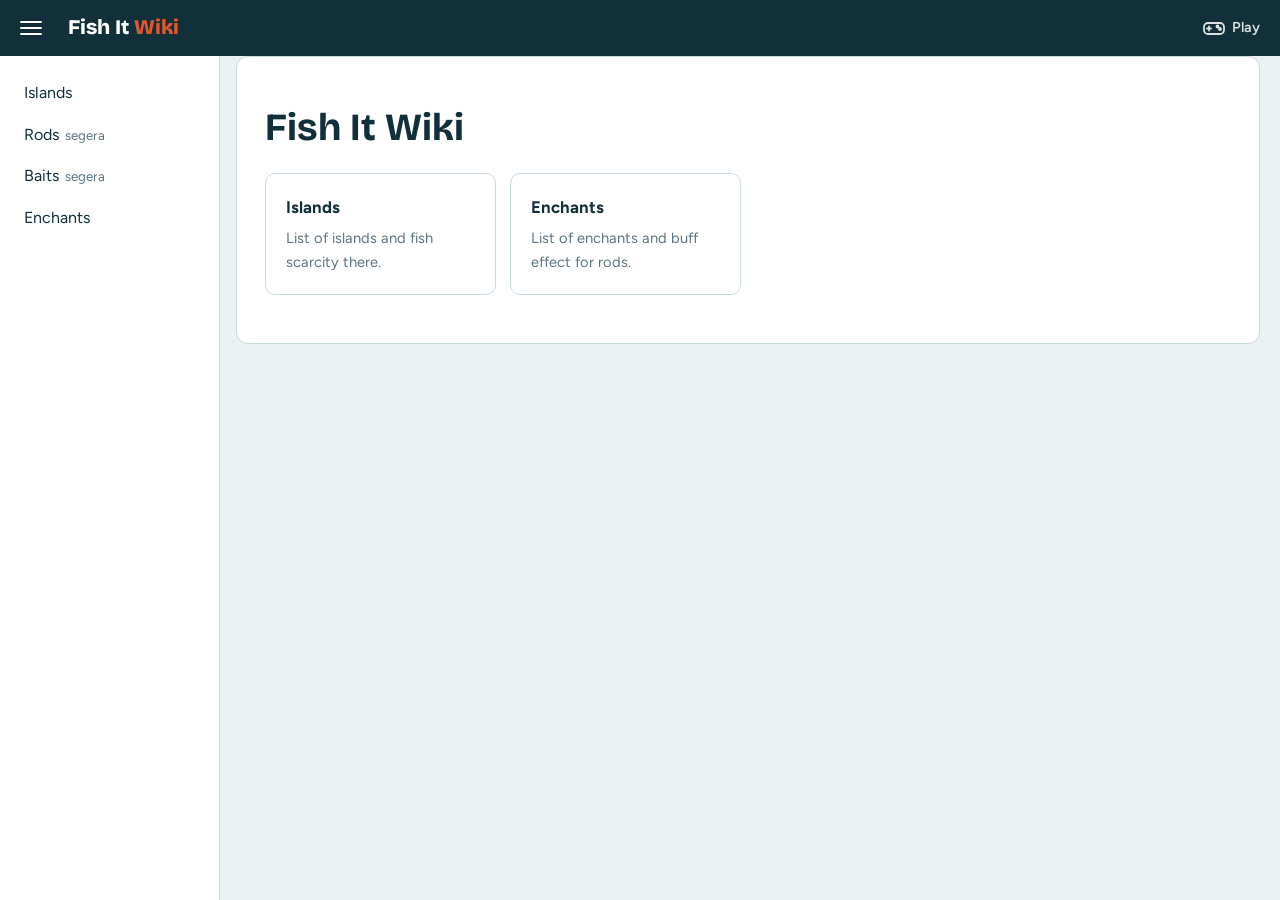
==== index.html @ 78bf55a7 "commit still in progress" ====
<!doctype html><html lang="id"><head><meta charset="utf-8"><meta name="viewport" content="width=device-width,initial-scale=1">
<title>Fish It Wiki</title>
<link rel="icon" href="data:image/svg+xml,<svg xmlns='http://www.w3.org/2000/svg' viewBox='0 0 100 100'><text y='.9em' font-size='90'>🎣</text></svg>">
<link href="https://fonts.googleapis.com/css2?family=Bricolage+Grotesque:wght@700;800&family=Figtree:wght@400;600&display=swap" rel="stylesheet">
<link rel="stylesheet" href="style.css"></head><body data-page="home">
<template id="c">
<div class="cover">
 <h1>Fish It Wiki</h1>
 <div class="grid">
  <a class="card" href="islands.html"><b>Islands</b><p>List of islands and fish scarcity there.</p></a>
  <a class="card" href="enchants.html"><b>Enchants</b><p>List of enchants and buff effect for rods.</p></a>
 </div>
</div>
</template>
<script src="data.js"></script><script src="site.js"></script>
</body></html>
---- style.css ----
:root{--bg:#e9f1f3;--panel:#fff;--ink:#12303a;--mute:#5b7580;--line:#c9dadf;--accent:#e4572e;--sea:#1d6f8a;
--S:#e4572e;--A:#d9932b;--B:#2f8f6b;--C:#7b8a93;--E:#7a4fc4}
@media(prefers-color-scheme:dark){:root{--bg:#0c1d24;--panel:#12303a;--ink:#e6f1f4;--mute:#8fb0bb;--line:#24505f;--sea:#5cc0dc;--accent:#ff7a52}}
*{box-sizing:border-box}html{scroll-padding-top:70px}
body{margin:0;background:var(--bg);color:var(--ink);font:16px/1.6 Figtree,system-ui,sans-serif}
h1,h2,h3,.brand{font-family:"Bricolage Grotesque",Figtree,sans-serif;line-height:1.15}
a{color:var(--sea)}
header{position:sticky;top:0;z-index:5;background:var(--ink);color:var(--bg);display:flex;align-items:center;gap:16px;padding:12px 20px}
@media(prefers-color-scheme:dark){header{background:#06121a}}
.brand{font-size:1.3rem;font-weight:800;color:#fff;text-decoration:none}
.brand span{color:var(--accent)}
.roblox-link{margin-left:auto;color:#fff;display:flex;align-items:center;gap:6px;opacity:.85;text-decoration:none;font-size:.9rem;font-weight:600}
.roblox-link:hover{opacity:1}
.layout{display:block}
nav.side{position:fixed;top:var(--header-h,60px);left:0;width:220px;height:calc(100vh - var(--header-h,60px));overflow-y:auto;background:var(--panel);border-right:1px solid var(--line);padding:16px 12px;transition:transform .2s;z-index:4}
nav.side.hidden{transform:translateX(-100%)}
nav.side a{display:block;padding:8px 12px;border-radius:8px;color:var(--ink);text-decoration:none}
nav.side a:hover,nav.side a.on{background:var(--bg);outline:1px solid var(--line)}
nav.side small{color:var(--mute);margin-left:6px}
main{margin:0 20px 20px 236px;transition:margin-left .2s;background:var(--panel);border:1px solid var(--line);border-radius:12px;padding:28px;min-width:0}
.layout.collapsed main{margin-left:16px}
@media(min-width:761px){.layout.collapsed nav.side{transform:translateX(-100%)}}
main h1{font-size:2.2rem;margin:0 0 8px}main h2{margin-top:32px;border-bottom:2px solid var(--line);padding-bottom:6px}
.lead{color:var(--mute);max-width:65ch}
.tabs{display:flex;flex-wrap:wrap;gap:8px;margin:20px 0}
.tabs button{font:inherit;padding:6px 14px;border-radius:99px;border:1px solid var(--line);background:none;color:var(--ink);cursor:pointer}
.tabs button.on{background:var(--ink);color:var(--bg);border-color:var(--ink)}
.tbl{overflow-x:auto}table{border-collapse:collapse;width:100%;min-width:560px}
th,td{text-align:left;padding:10px 12px;border-bottom:1px solid var(--line);vertical-align:top}
th{font-size:.85rem;color:var(--mute);font-weight:600}
.grid{display:grid;grid-template-columns:repeat(auto-fill,minmax(210px,1fr));gap:14px;margin-top:16px}
.card{border:1px solid var(--line);border-radius:10px;padding:16px;text-decoration:none;color:var(--ink);display:block}
.card b{font-size:1.05rem}.card p{margin:6px 0 0;color:var(--mute);font-size:.92rem}
.soon{border-style:dashed;opacity:.75}
.info{border-left:4px solid var(--accent);background:var(--bg);padding:12px 16px;border-radius:0 8px 8px 0;margin:16px 0}
.stones{display:grid;grid-template-columns:repeat(auto-fit,minmax(240px,1fr));gap:14px}
.stones div{border:1px solid var(--line);border-radius:10px;padding:14px}
footer{text-align:center;color:var(--mute);font-size:.85rem;padding:24px}
@media(max-width:760px){nav.side{width:70vw;max-width:260px;box-shadow:2px 0 12px rgba(0,0,0,.3)}main{margin-left:16px;padding:18px}}
.backdrop{display:none;position:fixed;inset:var(--header-h,60px) 0 0 0;background:rgba(0,0,0,.4);z-index:3}
.layout:not(.collapsed) .backdrop{display:block}
@media(min-width:761px){.backdrop{display:none!important}}
@media(prefers-reduced-motion:no-preference){.card{transition:border-color .15s}.card:hover{border-color:var(--accent)}}
:focus-visible{outline:3px solid var(--accent);outline-offset:2px}
.pill{padding:6px 14px;border-radius:99px;border:1px solid var(--line);color:var(--ink);text-decoration:none;font-size:.95rem}
.pill:hover{border-color:var(--accent)}
.stonebox{display:grid;grid-template-columns:150px 1fr;gap:20px;align-items:start;background:var(--bg);border:1px solid var(--line);border-radius:12px;padding:16px}
.stoneimg{width:150px;height:150px;object-fit:contain;border-radius:10px}
.ench{display:flex;gap:12px;align-items:center}.eimg{width:56px;height:56px;object-fit:contain;flex:none;border-radius:8px}
.ench p{margin:4px 0 0}main h3{margin:22px 0 4px;font-size:1.15rem}
@media(max-width:600px){.stonebox{grid-template-columns:1fr}}
.hamburger{display:flex;flex-direction:column;justify-content:center;gap:4px;width:32px;height:32px;border:0;background:none;cursor:pointer;padding:0;flex:none}
.hamburger span{display:block;width:22px;height:2px;background:#fff;border-radius:2px}
nav.side.hidden{display:none}
.layout.collapsed{grid-template-columns:1fr}
.islandbox{display:block;padding:0;overflow:hidden}
.islandimg{width:100%;max-height:220px;display:block;object-fit:cover;border-radius:10px}
.fishlist{list-style:none;padding:0;margin:0 0 18px;border:1px solid var(--line);border-radius:10px;overflow:hidden}
.fishlist li{display:grid;grid-template-columns:1fr 1fr 1fr;gap:8px;padding:10px 14px;border-bottom:1px solid var(--line)}
.fishlist li:last-child{border-bottom:none}
.fishlist li.head{background:var(--bg);font-size:.8rem;color:var(--mute);font-weight:600}
.fishlist li:not(.head) span:nth-child(2){color:var(--mute)}
.fishlist .rarity{text-align:left}
main section{margin-bottom:36px}
.collapse{margin:22px 0 18px}
.collapse summary{cursor:pointer;list-style:none;display:flex;align-items:center;gap:8px;font-family:"Bricolage Grotesque",Figtree,sans-serif;font-weight:700;font-size:1.15rem;padding:4px 0;user-select:none}
.collapse summary::-webkit-details-marker{display:none}
.collapse .chev{flex:none;transition:transform .15s;color:var(--mute)}
.collapse[open] .chev{transform:rotate(90deg)}
.collapse .count{font-weight:600;font-size:.85rem;color:var(--mute);background:var(--bg);border:1px solid var(--line);border-radius:99px;padding:1px 9px}
.collapse .fishlist{margin-top:10px}
.card.special{position:relative;border-color:var(--accent);text-align:center;display:flex;flex-direction:column;align-items:center;gap:4px}
.card.special .stoneimg{width:120px;height:120px;margin:4px 0 6px}
.card.special b{font-size:1rem}
.card.special p{margin:0;color:var(--mute);font-size:.9rem}
.card.special .meta{margin-top:6px;font-size:.82rem;line-height:1.4}
.card.special .weight{margin-top:8px;font-size:.82rem;font-weight:700;color:var(--ink)}
.specialtag{position:absolute;top:-10px;right:10px;background:var(--accent);color:#fff;font-size:.68rem;font-weight:700;padding:2px 9px;border-radius:99px;letter-spacing:.03em}
.cover{padding:20px 0}
.cover h1{font-size:2.4rem;margin-bottom:8px}
.cover .grid{margin-top:24px}
.cover .card{padding:20px}
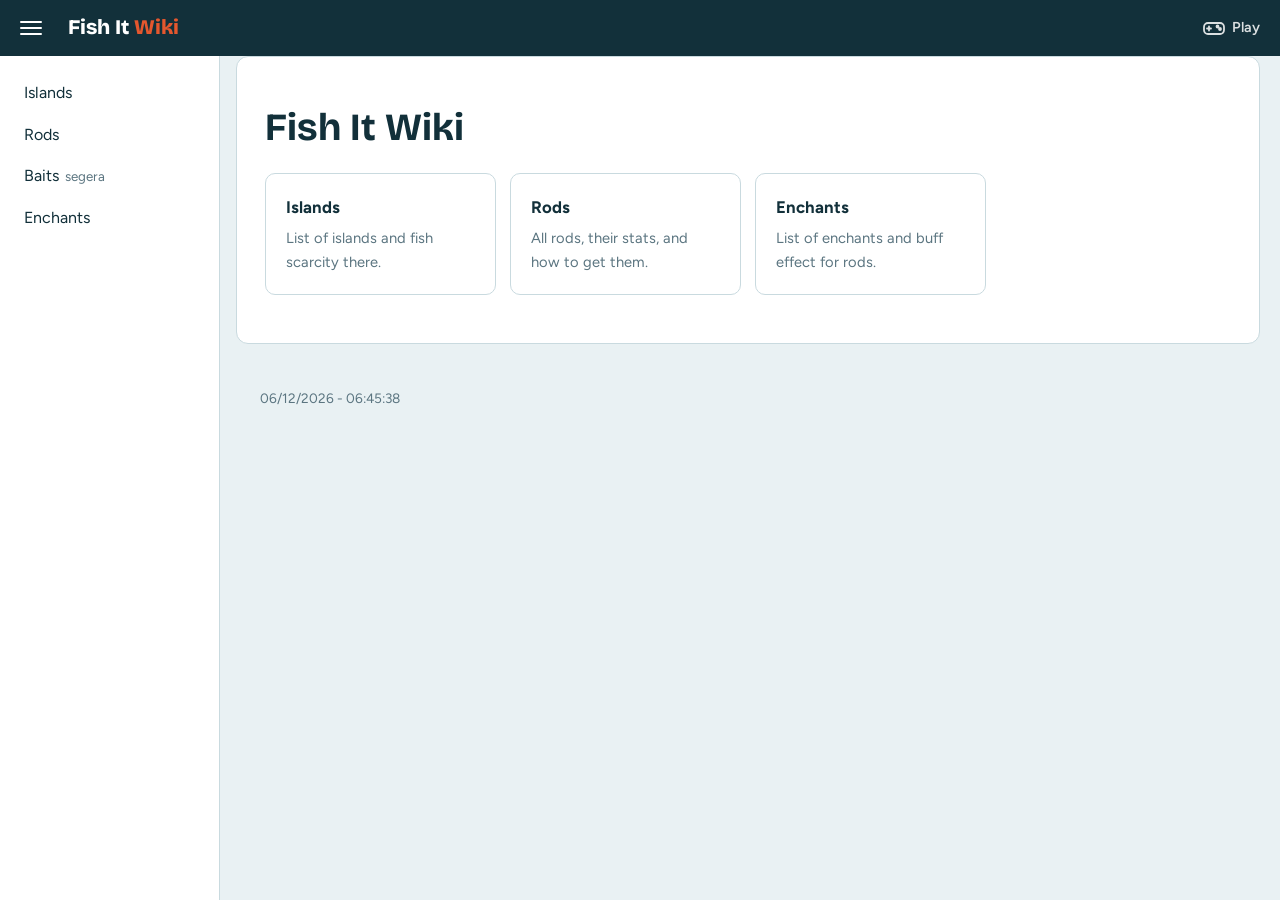
==== commit 0c91fcd1: "add" ====
--- a/index.html
+++ b/index.html
@@ -8,6 +8,7 @@
  <h1>Fish It Wiki</h1>
  <div class="grid">
   <a class="card" href="islands.html"><b>Islands</b><p>List of islands and fish scarcity there.</p></a>
+  <a class="card" href="rods.html"><b>Rods</b><p>All rods, their stats, and how to get them.</p></a>
   <a class="card" href="enchants.html"><b>Enchants</b><p>List of enchants and buff effect for rods.</p></a>
  </div>
 </div>
--- a/style.css
+++ b/style.css
@@ -35,8 +35,8 @@
 .info{border-left:4px solid var(--accent);background:var(--bg);padding:12px 16px;border-radius:0 8px 8px 0;margin:16px 0}
 .stones{display:grid;grid-template-columns:repeat(auto-fit,minmax(240px,1fr));gap:14px}
 .stones div{border:1px solid var(--line);border-radius:10px;padding:14px}
-footer{text-align:center;color:var(--mute);font-size:.85rem;padding:24px}
-@media(max-width:760px){nav.side{width:70vw;max-width:260px;box-shadow:2px 0 12px rgba(0,0,0,.3)}main{margin-left:16px;padding:18px}}
+footer{text-align:left;color:var(--mute);font-size:.85rem;padding:24px;margin:0 20px 0 236px;transition:margin-left .2s}.layout.collapsed+footer{margin-left:16px}
+@media(max-width:760px){nav.side{width:70vw;max-width:260px;box-shadow:2px 0 12px rgba(0,0,0,.3)}main{margin-left:16px;padding:18px}footer{margin-left:16px}}
 .backdrop{display:none;position:fixed;inset:var(--header-h,60px) 0 0 0;background:rgba(0,0,0,.4);z-index:3}
 .layout:not(.collapsed) .backdrop{display:block}
 @media(min-width:761px){.backdrop{display:none!important}}
@@ -70,6 +70,11 @@
 .collapse .count{font-weight:600;font-size:.85rem;color:var(--mute);background:var(--bg);border:1px solid var(--line);border-radius:99px;padding:1px 9px}
 .collapse .fishlist{margin-top:10px}
 .card.special{position:relative;border-color:var(--accent);text-align:center;display:flex;flex-direction:column;align-items:center;gap:4px}
+.card.special.secret,.card.special.forgotten{border-width:2px}
+.card.special.secret{border-color:#22e0b8}
+.card.special.secret .specialtag{background:#22e0b8;color:#04211b}
+.card.special.forgotten{border-color:#000;box-shadow:0 0 0 1px rgba(255,255,255,.18)}
+.card.special.forgotten .specialtag{background:#000;color:#fff;box-shadow:0 0 0 1px rgba(255,255,255,.18)}
 .card.special .stoneimg{width:120px;height:120px;margin:4px 0 6px}
 .card.special b{font-size:1rem}
 .card.special p{margin:0;color:var(--mute);font-size:.9rem}
@@ -80,3 +85,36 @@
 .cover h1{font-size:2.4rem;margin-bottom:8px}
 .cover .grid{margin-top:24px}
 .cover .card{padding:20px}
+
+img{-webkit-user-drag:none;user-select:none;-webkit-user-select:none}
+
+.rodrow{display:grid;grid-template-columns:200px 1fr;gap:28px;align-items:start;background:var(--bg);border:1px solid var(--line);border-radius:14px;padding:24px;margin-top:20px;scroll-margin-top:calc(var(--header-h,60px) + 12px)}
+.rodimg{width:200px;height:300px;object-fit:contain;border-radius:12px;background:var(--panel);padding:12px;box-sizing:border-box}
+.rodhead{display:flex;flex-wrap:wrap;align-items:center;gap:8px}
+main .rodrow h2{margin:0;border:0;padding:0;font-size:1.6rem}
+.rodtag{font-size:.7rem;font-weight:700;padding:2px 9px;border-radius:99px;border:1px solid var(--line);color:var(--mute);letter-spacing:.03em;text-transform:uppercase}
+.rodtag.quest{background:none;border-color:var(--accent);color:var(--accent)}
+.rodinfo p{margin:8px 0 0;font-size:1.02rem}.rodinfo ul{margin:6px 0 0;padding-left:22px;font-size:1.02rem}
+.rstats{display:flex;flex-direction:column;gap:8px;margin:16px 0;max-width:320px}
+.rstat{background:var(--panel);border:1px solid var(--line);border-radius:10px;padding:10px 16px;display:flex;justify-content:space-between;align-items:center;gap:16px;line-height:1.3}
+.rstat span{font-size:.95rem;color:var(--mute);font-weight:600}.rstat b{font-size:1.15rem;text-align:right}
+@media(max-width:700px){.rodrow{grid-template-columns:1fr;padding:18px}.rodimg{margin:0 auto}.rstats{max-width:none}}
+
+/* Warna border rod sesuai rarity */
+.rodrow{--rc:var(--line)}
+.rodrow{--rodbg:repeating-linear-gradient(135deg,color-mix(in srgb,var(--rc) 16%,transparent) 0 18px,transparent 18px 36px),radial-gradient(ellipse at 50% 62%,color-mix(in srgb,var(--rc) 38%,transparent),transparent 68%),linear-gradient(180deg,#0f242c,#06141a)}
+.rodrow .rodimg{border:3px solid var(--rc);background:var(--rodbg)}
+.rodrow .rodtag:not(.quest){border-color:var(--rc);color:var(--rc)}
+.rodrow.common{--rc:#ffffff}
+.rodrow.uncommon{--rc:#2e8b4f}
+.rodrow.rare{--rc:#4da6ff}
+.rodrow.epic{--rc:#a855f7}
+.rodrow.legendary{--rc:#f2a31b}
+.rodrow.mythic{--rc:#e53935}
+.rodrow.secret{--rc:#22e0b8}
+.rodrow.forgotten{--rc:#8a8f94}
+.rodrow.forgotten .rodimg{border-color:transparent;background-image:var(--rodbg),linear-gradient(135deg,#000 0%,#8a8f94 50%,#000 100%);background-origin:padding-box;background-clip:padding-box,padding-box,padding-box,border-box}
+.rodrow.forgotten .rodtag:not(.quest){background:linear-gradient(135deg,#000,#6d7378);border-color:transparent;color:#fff}
+@media(prefers-color-scheme:light){.rodrow.common{--rc:#aebcc2}}
+
+.rstat.uniq b{color:var(--accent)}
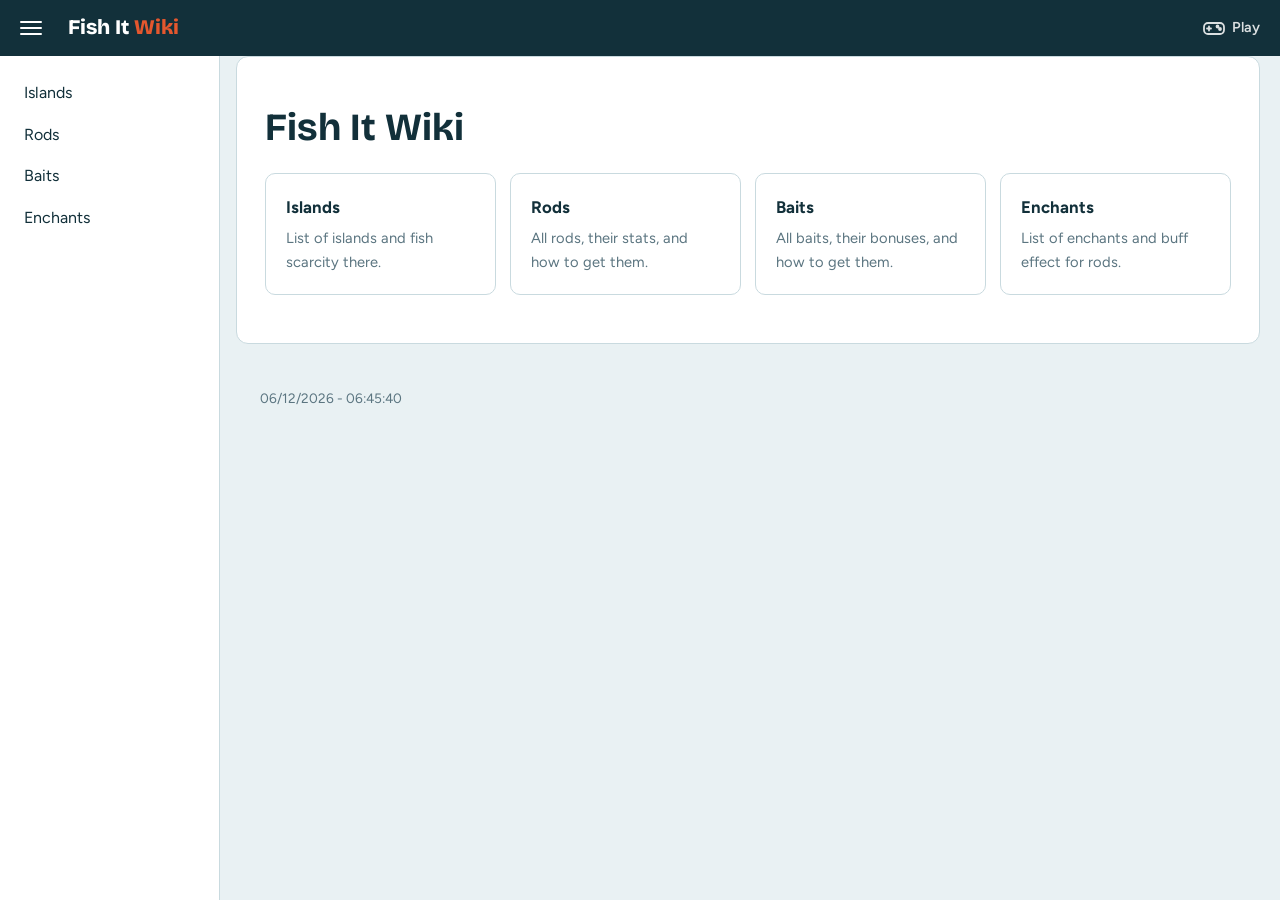
==== commit 409684cf: "add" ====
--- a/index.html
+++ b/index.html
@@ -1,6 +1,8 @@
 <!doctype html><html lang="id"><head><meta charset="utf-8"><meta name="viewport" content="width=device-width,initial-scale=1">
+<meta name="description" content="Fish It Wiki: islands, fish rarity, rods, baits, and enchants for the Roblox game Fish It."><meta name="theme-color" content="#06121a">
 <title>Fish It Wiki</title>
 <link rel="icon" href="data:image/svg+xml,<svg xmlns='http://www.w3.org/2000/svg' viewBox='0 0 100 100'><text y='.9em' font-size='90'>🎣</text></svg>">
+<link rel="preconnect" href="https://fonts.googleapis.com"><link rel="preconnect" href="https://fonts.gstatic.com" crossorigin>
 <link href="https://fonts.googleapis.com/css2?family=Bricolage+Grotesque:wght@700;800&family=Figtree:wght@400;600&display=swap" rel="stylesheet">
 <link rel="stylesheet" href="style.css"></head><body data-page="home">
 <template id="c">
@@ -9,6 +11,7 @@
  <div class="grid">
   <a class="card" href="islands.html"><b>Islands</b><p>List of islands and fish scarcity there.</p></a>
   <a class="card" href="rods.html"><b>Rods</b><p>All rods, their stats, and how to get them.</p></a>
+  <a class="card" href="baits.html"><b>Baits</b><p>All baits, their bonuses, and how to get them.</p></a>
   <a class="card" href="enchants.html"><b>Enchants</b><p>List of enchants and buff effect for rods.</p></a>
  </div>
 </div>
--- a/style.css
+++ b/style.css
@@ -1,5 +1,4 @@
-:root{--bg:#e9f1f3;--panel:#fff;--ink:#12303a;--mute:#5b7580;--line:#c9dadf;--accent:#e4572e;--sea:#1d6f8a;
---S:#e4572e;--A:#d9932b;--B:#2f8f6b;--C:#7b8a93;--E:#7a4fc4}
+:root{--bg:#e9f1f3;--panel:#fff;--ink:#12303a;--mute:#5b7580;--line:#c9dadf;--accent:#e4572e;--sea:#1d6f8a}
 @media(prefers-color-scheme:dark){:root{--bg:#0c1d24;--panel:#12303a;--ink:#e6f1f4;--mute:#8fb0bb;--line:#24505f;--sea:#5cc0dc;--accent:#ff7a52}}
 *{box-sizing:border-box}html{scroll-padding-top:70px}
 body{margin:0;background:var(--bg);color:var(--ink);font:16px/1.6 Figtree,system-ui,sans-serif}
@@ -11,30 +10,17 @@
 .brand span{color:var(--accent)}
 .roblox-link{margin-left:auto;color:#fff;display:flex;align-items:center;gap:6px;opacity:.85;text-decoration:none;font-size:.9rem;font-weight:600}
 .roblox-link:hover{opacity:1}
-.layout{display:block}
-nav.side{position:fixed;top:var(--header-h,60px);left:0;width:220px;height:calc(100vh - var(--header-h,60px));overflow-y:auto;background:var(--panel);border-right:1px solid var(--line);padding:16px 12px;transition:transform .2s;z-index:4}
-nav.side.hidden{transform:translateX(-100%)}
+nav.side{position:fixed;top:var(--header-h,60px);left:0;width:220px;height:calc(100vh - var(--header-h,60px));overflow-y:auto;background:var(--panel);border-right:1px solid var(--line);padding:16px 12px;z-index:4}
 nav.side a{display:block;padding:8px 12px;border-radius:8px;color:var(--ink);text-decoration:none}
 nav.side a:hover,nav.side a.on{background:var(--bg);outline:1px solid var(--line)}
-nav.side small{color:var(--mute);margin-left:6px}
 main{margin:0 20px 20px 236px;transition:margin-left .2s;background:var(--panel);border:1px solid var(--line);border-radius:12px;padding:28px;min-width:0}
 .layout.collapsed main{margin-left:16px}
-@media(min-width:761px){.layout.collapsed nav.side{transform:translateX(-100%)}}
 main h1{font-size:2.2rem;margin:0 0 8px}main h2{margin-top:32px;border-bottom:2px solid var(--line);padding-bottom:6px}
 .lead{color:var(--mute);max-width:65ch}
 .tabs{display:flex;flex-wrap:wrap;gap:8px;margin:20px 0}
-.tabs button{font:inherit;padding:6px 14px;border-radius:99px;border:1px solid var(--line);background:none;color:var(--ink);cursor:pointer}
-.tabs button.on{background:var(--ink);color:var(--bg);border-color:var(--ink)}
-.tbl{overflow-x:auto}table{border-collapse:collapse;width:100%;min-width:560px}
-th,td{text-align:left;padding:10px 12px;border-bottom:1px solid var(--line);vertical-align:top}
-th{font-size:.85rem;color:var(--mute);font-weight:600}
 .grid{display:grid;grid-template-columns:repeat(auto-fill,minmax(210px,1fr));gap:14px;margin-top:16px}
 .card{border:1px solid var(--line);border-radius:10px;padding:16px;text-decoration:none;color:var(--ink);display:block}
 .card b{font-size:1.05rem}.card p{margin:6px 0 0;color:var(--mute);font-size:.92rem}
-.soon{border-style:dashed;opacity:.75}
-.info{border-left:4px solid var(--accent);background:var(--bg);padding:12px 16px;border-radius:0 8px 8px 0;margin:16px 0}
-.stones{display:grid;grid-template-columns:repeat(auto-fit,minmax(240px,1fr));gap:14px}
-.stones div{border:1px solid var(--line);border-radius:10px;padding:14px}
 footer{text-align:left;color:var(--mute);font-size:.85rem;padding:24px;margin:0 20px 0 236px;transition:margin-left .2s}.layout.collapsed+footer{margin-left:16px}
 @media(max-width:760px){nav.side{width:70vw;max-width:260px;box-shadow:2px 0 12px rgba(0,0,0,.3)}main{margin-left:16px;padding:18px}footer{margin-left:16px}}
 .backdrop{display:none;position:fixed;inset:var(--header-h,60px) 0 0 0;background:rgba(0,0,0,.4);z-index:3}
@@ -52,7 +38,6 @@
 .hamburger{display:flex;flex-direction:column;justify-content:center;gap:4px;width:32px;height:32px;border:0;background:none;cursor:pointer;padding:0;flex:none}
 .hamburger span{display:block;width:22px;height:2px;background:#fff;border-radius:2px}
 nav.side.hidden{display:none}
-.layout.collapsed{grid-template-columns:1fr}
 .islandbox{display:block;padding:0;overflow:hidden}
 .islandimg{width:100%;max-height:220px;display:block;object-fit:cover;border-radius:10px}
 .fishlist{list-style:none;padding:0;margin:0 0 18px;border:1px solid var(--line);border-radius:10px;overflow:hidden}
@@ -73,8 +58,8 @@
 .card.special.secret,.card.special.forgotten{border-width:2px}
 .card.special.secret{border-color:#22e0b8}
 .card.special.secret .specialtag{background:#22e0b8;color:#04211b}
-.card.special.forgotten{border-color:#000;box-shadow:0 0 0 1px rgba(255,255,255,.18)}
-.card.special.forgotten .specialtag{background:#000;color:#fff;box-shadow:0 0 0 1px rgba(255,255,255,.18)}
+.card.special.forgotten{border-color:transparent;background-image:linear-gradient(var(--panel),var(--panel)),linear-gradient(135deg,#000 0%,#8a8f94 50%,#000 100%);background-origin:padding-box,border-box;background-clip:padding-box,border-box;background-repeat:no-repeat}
+.card.special.forgotten .specialtag{background:linear-gradient(135deg,#000,#6d7378);color:#fff}
 .card.special .stoneimg{width:120px;height:120px;margin:4px 0 6px}
 .card.special b{font-size:1rem}
 .card.special p{margin:0;color:var(--mute);font-size:.9rem}
@@ -88,22 +73,22 @@
 
 img{-webkit-user-drag:none;user-select:none;-webkit-user-select:none}
 
-.rodrow{display:grid;grid-template-columns:200px 1fr;gap:28px;align-items:start;background:var(--bg);border:1px solid var(--line);border-radius:14px;padding:24px;margin-top:20px;scroll-margin-top:calc(var(--header-h,60px) + 12px)}
-.rodimg{width:200px;height:300px;object-fit:contain;border-radius:12px;background:var(--panel);padding:12px;box-sizing:border-box}
+#rods{container-type:inline-size}
+.rodrow{display:grid;grid-template-columns:minmax(130px,200px) 1fr;gap:24px;align-items:start;background:var(--bg);border:1px solid var(--line);border-radius:14px;padding:24px;margin-top:20px;scroll-margin-top:calc(var(--header-h,60px) + 12px)}
+.rodimg{width:100%;height:auto;aspect-ratio:2/3;object-fit:contain;border-radius:12px;background:var(--panel);padding:12px;box-sizing:border-box}
 .rodhead{display:flex;flex-wrap:wrap;align-items:center;gap:8px}
 main .rodrow h2{margin:0;border:0;padding:0;font-size:1.6rem}
 .rodtag{font-size:.7rem;font-weight:700;padding:2px 9px;border-radius:99px;border:1px solid var(--line);color:var(--mute);letter-spacing:.03em;text-transform:uppercase}
 .rodtag.quest{background:none;border-color:var(--accent);color:var(--accent)}
 .rodinfo p{margin:8px 0 0;font-size:1.02rem}.rodinfo ul{margin:6px 0 0;padding-left:22px;font-size:1.02rem}
-.rstats{display:flex;flex-direction:column;gap:8px;margin:16px 0;max-width:320px}
-.rstat{background:var(--panel);border:1px solid var(--line);border-radius:10px;padding:10px 16px;display:flex;justify-content:space-between;align-items:center;gap:16px;line-height:1.3}
-.rstat span{font-size:.95rem;color:var(--mute);font-weight:600}.rstat b{font-size:1.15rem;text-align:right}
-@media(max-width:700px){.rodrow{grid-template-columns:1fr;padding:18px}.rodimg{margin:0 auto}.rstats{max-width:none}}
+.rstats{display:flex;flex-direction:column;gap:8px;margin:16px 0;width:min(100%,380px)}
+.rstat{background:var(--panel);border:1px solid var(--line);border-radius:10px;padding:10px 16px;display:flex;flex-wrap:wrap;justify-content:space-between;align-items:baseline;gap:2px 16px;line-height:1.3}
+.rstat span{font-size:.95rem;color:var(--mute);font-weight:600}.rstat span.nw{white-space:nowrap}.rstat b{font-size:1.15rem;text-align:right;flex:1 1 auto;min-width:0;overflow-wrap:anywhere}
+@container (max-width:620px){.rodrow{grid-template-columns:1fr;padding:18px}.rodimg{width:min(200px,70%);margin:0 auto}.rstats{width:100%}}
+.rodinfo{min-width:0}
 
-/* Warna border rod sesuai rarity */
-.rodrow{--rc:var(--line)}
-.rodrow{--rodbg:repeating-linear-gradient(135deg,color-mix(in srgb,var(--rc) 16%,transparent) 0 18px,transparent 18px 36px),radial-gradient(ellipse at 50% 62%,color-mix(in srgb,var(--rc) 38%,transparent),transparent 68%),linear-gradient(180deg,#0f242c,#06141a)}
-.rodrow .rodimg{border:3px solid var(--rc);background:var(--rodbg)}
+.rodrow{--rc:var(--line);--rodbg:repeating-linear-gradient(135deg,color-mix(in srgb,var(--rc) 16%,transparent) 0 18px,transparent 18px 36px),radial-gradient(ellipse at 50% 62%,color-mix(in srgb,var(--rc) 38%,transparent),transparent 68%),linear-gradient(180deg,#0f242c,#06141a)}
+.rodrow .rodimg{border:3px solid var(--rc);background:var(--rodbg);background-clip:padding-box}
 .rodrow .rodtag:not(.quest){border-color:var(--rc);color:var(--rc)}
 .rodrow.common{--rc:#ffffff}
 .rodrow.uncommon{--rc:#2e8b4f}
@@ -113,8 +98,11 @@
 .rodrow.mythic{--rc:#e53935}
 .rodrow.secret{--rc:#22e0b8}
 .rodrow.forgotten{--rc:#8a8f94}
-.rodrow.forgotten .rodimg{border-color:transparent;background-image:var(--rodbg),linear-gradient(135deg,#000 0%,#8a8f94 50%,#000 100%);background-origin:padding-box;background-clip:padding-box,padding-box,padding-box,border-box}
-.rodrow.forgotten .rodtag:not(.quest){background:linear-gradient(135deg,#000,#6d7378);border-color:transparent;color:#fff}
+.rodrow.forgotten .rodimg{border-color:transparent;background-image:var(--rodbg),linear-gradient(135deg,#000 0%,#8a8f94 50%,#000 100%);background-origin:padding-box,padding-box,padding-box,border-box;background-repeat:repeat,repeat,repeat,no-repeat;background-clip:padding-box,padding-box,padding-box,border-box}
+.rodrow.forgotten .rodtag:not(.quest){background:linear-gradient(135deg,#000,#6d7378);background-origin:border-box;border:1px solid #9aa0a5;padding:2px 9px;color:#fff}
 @media(prefers-color-scheme:light){.rodrow.common{--rc:#aebcc2}}
 
-.rstat.uniq b{color:var(--accent)}
+.rodinfo li.qh{margin-top:10px}.rodinfo li.qh:first-child{margin-top:0}
+
+.rstat.stk{flex-direction:column;flex-wrap:nowrap;align-items:stretch;gap:2px}.rstat.stk b{flex:none;text-align:right}
+.rodrow.progression{--rc:#e5383b}
